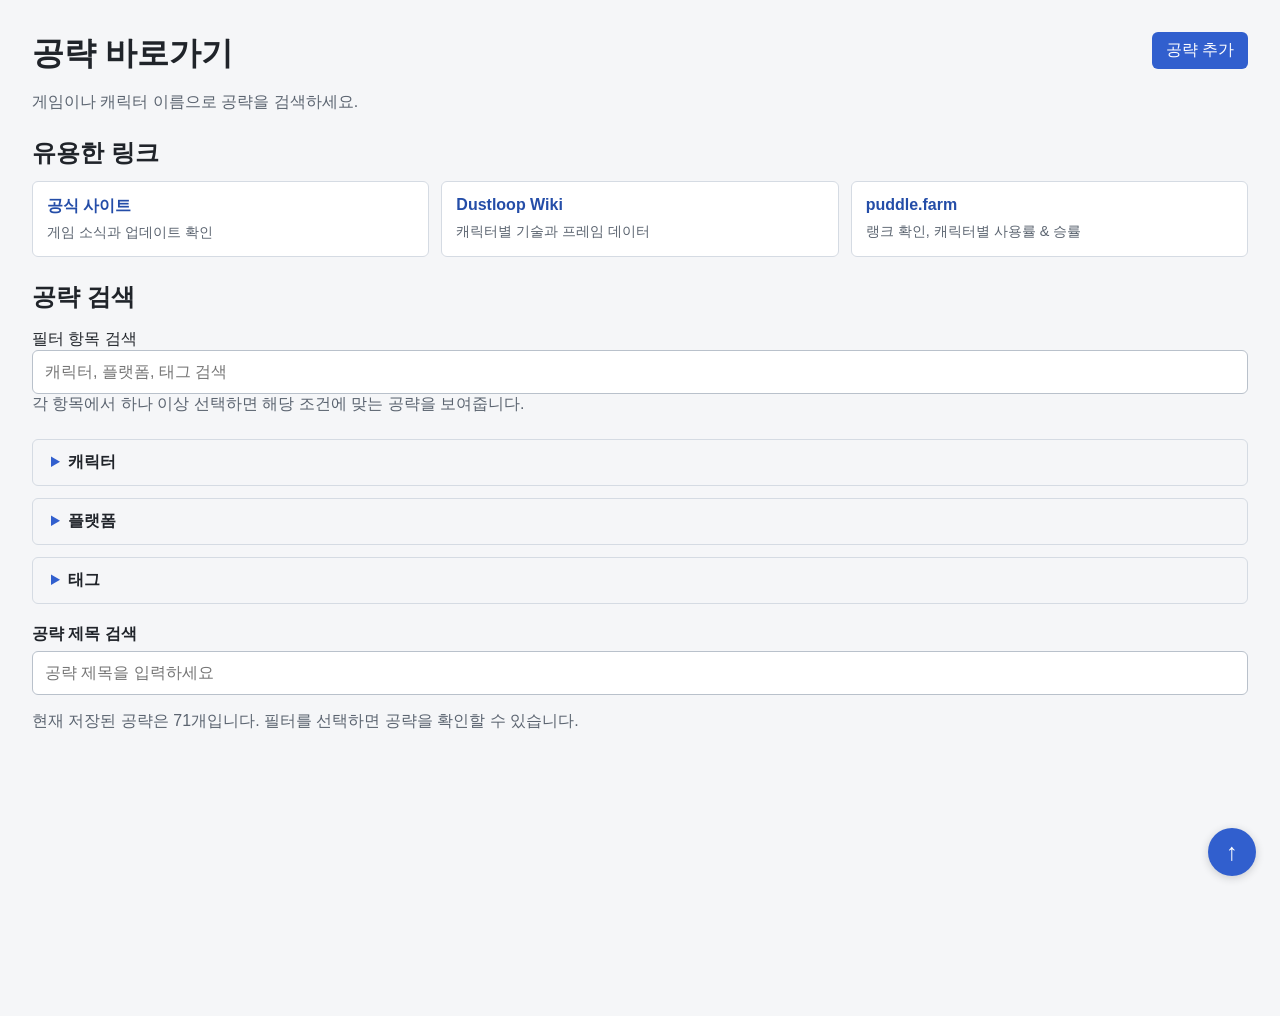
==== HTML/index.html @ 59a1dbe5 "1114" ====
<!DOCTYPE html>
<html lang="ko">
<head>
    <!-- 한글 표시와 모바일 화면 대응을 위한 기본 문서 설정입니다. -->
    <meta charset="UTF-8">
    <meta name="viewport" content="width=device-width, initial-scale=1.0">
    <title>공략 바로가기</title>
    <!-- 화면 레이아웃과 색상은 외부 스타일시트에서 관리합니다. -->
    <link rel="stylesheet" href="style.css">
    <!-- DB에서 변환된 공략 데이터를 먼저 등록한 후 화면 로직을 실행합니다. -->
    <script src="guides-data.js"></script>
    <script src="script.js" defer></script>
</head>
<body>
    <!-- 페이지 전체를 감싸는 기본 레이아웃 컨테이너입니다. -->
    <main class="page">
        <header class="page-header">
            <h1>공략 바로가기</h1>
            <p>게임이나 캐릭터 이름으로 공략을 검색하세요.</p>
            <button id="open-sql-generator" class="sql-toggle-button" type="button">
                공략 추가
            </button>
        </header>

        <!-- 자주 참고하는 외부 사이트 링크를 카드 형태로 제공합니다. -->
        <section class="useful-links" aria-labelledby="useful-links-title">
            <h2 id="useful-links-title">유용한 링크</h2>
            <ul class="useful-link-list">
                <li>
                    <a href="https://www.guiltygear.com/ggst/kr/" target="_blank" rel="noopener noreferrer">
                        <strong>공식 사이트</strong>
                        <span>게임 소식과 업데이트 확인</span>
                    </a>
                </li>
                <li>
                    <a href="https://www.dustloop.com/w/GGST" target="_blank" rel="noopener noreferrer">
                        <strong>Dustloop Wiki</strong>
                        <span>캐릭터별 기술과 프레임 데이터</span>
                    </a>
                </li>
                <li>
                    <a href="https://puddle.farm/ggst/" target="_blank" rel="noopener noreferrer">
                        <strong>puddle.farm</strong>
                        <span>랭크 확인, 캐릭터별 사용률 & 승률</span>
                    </a>
                </li>
            </ul>
        </section>

        <!-- 서버 없이 입력한 공략을 INSERT SQL로 변환하는 팝업입니다. -->
        <dialog id="sql-generator-dialog" class="guide-sql-dialog">
            <h2 id="sql-generator-title">공략 추가용 SQL 만들기</h2>
            <button id="close-sql-generator" class="sql-dialog-close" type="button" aria-label="공략 추가 창 닫기">
                ×
            </button>
            <p class="form-help">
                정보를 입력한 뒤 생성된 SQL을 <code>DB\crud.sql</code>에 추가하세요.
            </p>
            <form id="guide-form">
                <div class="guide-form-grid">
                    <label class="guide-form-id">
                        <span>ID <span class="required-marker" aria-hidden="true">*</span></span>
                        <input id="guide-id-input" type="number" min="0" value="0" required>
                        <small id="guide-id-help" class="form-help">로드된 DB 데이터에서 플랫폼의 최소 빈 ID를 입력합니다.</small>
                    </label>
                    <label class="guide-form-platform">
                        플랫폼
                        <select id="guide-platform-input" required>
                            <option value="YouTube">YouTube</option>
                            <option value="X">X</option>
                            <option value="dcinside">dcinside</option>
                            <option value="아카라이브">아카라이브</option>
                            <option value="기타">기타</option>
                        </select>
                    </label>
                    <label class="guide-form-title">
                        <span>제목 <span class="required-marker" aria-hidden="true">*</span></span>
                        <input id="guide-title-input" type="text" required>
                    </label>
                    <label class="guide-form-url">
                        <span>URL <span class="required-marker" aria-hidden="true">*</span></span>
                        <input id="guide-url-input" type="url" required>
                    </label>
                    <label class="guide-form-character">
                        캐릭터
                        <input
                            id="guide-character-input"
                            type="text"
                            placeholder="공용이면 비워두세요"
                            aria-autocomplete="list"
                            aria-controls="guide-character-suggestions"
                            aria-expanded="false"
                        >
                        <ul id="guide-character-suggestions" class="guide-autocomplete-list" aria-label="캐릭터 완성 후보" hidden></ul>
                    </label>
                    <label class="guide-form-tag-1">
                        <span>태그 1 <span class="required-marker" aria-hidden="true">*</span></span>
                        <input id="guide-tag-1-input" type="text" required aria-autocomplete="list" aria-controls="guide-tag-1-suggestions" aria-expanded="false">
                        <ul id="guide-tag-1-suggestions" class="guide-autocomplete-list" aria-label="태그 완성 후보" hidden></ul>
                    </label>
                    <label class="guide-form-tag-2">
                        태그 2
                        <input id="guide-tag-2-input" type="text" aria-autocomplete="list" aria-controls="guide-tag-2-suggestions" aria-expanded="false">
                        <ul id="guide-tag-2-suggestions" class="guide-autocomplete-list" aria-label="태그 완성 후보" hidden></ul>
                    </label>
                    <label class="guide-form-tag-3">
                        태그 3
                        <input id="guide-tag-3-input" type="text" aria-autocomplete="list" aria-controls="guide-tag-3-suggestions" aria-expanded="false">
                        <ul id="guide-tag-3-suggestions" class="guide-autocomplete-list" aria-label="태그 완성 후보" hidden></ul>
                    </label>
                    <label class="guide-form-tag-4">
                        태그 4
                        <input id="guide-tag-4-input" type="text" aria-autocomplete="list" aria-controls="guide-tag-4-suggestions" aria-expanded="false">
                        <ul id="guide-tag-4-suggestions" class="guide-autocomplete-list" aria-label="태그 완성 후보" hidden></ul>
                    </label>
                    <label class="guide-form-tag-5">
                        태그 5
                        <input id="guide-tag-5-input" type="text" aria-autocomplete="list" aria-controls="guide-tag-5-suggestions" aria-expanded="false">
                        <ul id="guide-tag-5-suggestions" class="guide-autocomplete-list" aria-label="태그 완성 후보" hidden></ul>
                    </label>
                </div>
                <button class="sql-generate-button" type="submit">INSERT SQL 생성</button>
            </form>
            <div class="sql-output-area" hidden>
                <label for="sql-output">생성된 SQL</label>
                <textarea id="sql-output" rows="4" readonly></textarea>
                <button id="copy-sql-button" type="button">SQL 복사</button>
                <p id="sql-status" class="form-help" role="status" aria-live="polite"></p>
            </div>
        </dialog>

        <!-- 검색어 입력, 필터, 검색 결과를 포함하는 메인 기능 영역입니다. -->
        <section class="guide-search" aria-labelledby="search-title">
            <h2 id="search-title">공략 검색</h2>
            <label for="tag-search-input">필터 항목 검색</label>
            <input
                type="search"
                id="tag-search-input"
                placeholder="캐릭터, 플랫폼, 태그 검색"
                aria-controls="base-character-filter-list season-pass-1-filter-list season-pass-2-filter-list season-pass-3-filter-list season-pass-4-filter-list season-pass-5-filter-list platform-filter-list difficulty-filter-list situation-filter-list location-filter-list category-filter-list type-filter-list"
            >

            <fieldset class="tag-filters">
                <p class="filter-help">각 항목에서 하나 이상 선택하면 해당 조건에 맞는 공략을 보여줍니다.</p>
                <!-- 필터 항목은 script.js가 데이터와 DOM 요소를 연결해 동적으로 채웁니다. -->
                <div class="subfilters">
                    <!-- details를 사용해 캐릭터 필터 전체를 접거나 펼칠 수 있습니다. -->
                    <details id="character-filter-category" class="subfilter">
                        <summary>캐릭터</summary>
                        <div class="tag-subfilters">
                            <fieldset class="tag-subfilter">
                                <legend>기본 캐릭터</legend>
                                <ul id="base-character-filter-list" class="tag-filter-list"></ul>
                            </fieldset>
                            <fieldset class="tag-subfilter">
                                <legend>시즌 패스 1</legend>
                                <ul id="season-pass-1-filter-list" class="tag-filter-list"></ul>
                            </fieldset>
                            <fieldset class="tag-subfilter">
                                <legend>시즌 패스 2</legend>
                                <ul id="season-pass-2-filter-list" class="tag-filter-list"></ul>
                            </fieldset>
                            <fieldset class="tag-subfilter">
                                <legend>시즌 패스 3</legend>
                                <ul id="season-pass-3-filter-list" class="tag-filter-list"></ul>
                            </fieldset>
                            <fieldset class="tag-subfilter">
                                <legend>시즌 패스 4</legend>
                                <ul id="season-pass-4-filter-list" class="tag-filter-list"></ul>
                            </fieldset>
                            <fieldset class="tag-subfilter">
                                <legend>시즌 패스 5</legend>
                                <ul id="season-pass-5-filter-list" class="tag-filter-list"></ul>
                            </fieldset>
                        </div>
                    </details>
                    <!-- 플랫폼 필터도 동일한 접기/펼치기 구조를 사용합니다. -->
                    <details id="platform-filter-category" class="subfilter">
                        <summary>플랫폼</summary>
                        <ul id="platform-filter-list" class="tag-filter-list"></ul>
                    </details>
                    <!-- 태그 필터 안에는 난이도, 분류, 상황, 위치, 유형이 포함됩니다. -->
                    <details id="tag-filter-category" class="subfilter">
                        <summary>태그</summary>
                        <div class="tag-subfilters">
                            <fieldset id="difficulty-filter-group" class="tag-subfilter">
                                <legend>난이도</legend>
                                <ul id="difficulty-filter-list" class="tag-filter-list"></ul>
                            </fieldset>
                            <fieldset id="category-filter-group" class="tag-subfilter">
                                <legend>분류</legend>
                                <ul id="category-filter-list" class="tag-filter-list"></ul>
                            </fieldset>
                            <fieldset id="situation-filter-group" class="tag-subfilter">
                                <legend>상황</legend>
                                <ul id="situation-filter-list" class="tag-filter-list"></ul>
                            </fieldset>
                            <fieldset id="location-filter-group" class="tag-subfilter">
                                <legend>위치</legend>
                                <ul id="location-filter-list" class="tag-filter-list"></ul>
                            </fieldset>                            
                            <fieldset id="type-filter-group" class="tag-subfilter">
                                <legend>유형</legend>
                                <ul id="type-filter-list" class="tag-filter-list"></ul>
                            </fieldset>
                        </div>
                    </details>
                </div>
            </fieldset>

            <label class="guide-title-search-label" for="guide-title-search-input">공략 제목 검색</label>
            <input
                type="search"
                id="guide-title-search-input"
                placeholder="공략 제목을 입력하세요"
                aria-controls="guide-list"
            >

            <p id="search-status" class="search-status" role="status" aria-live="polite">
                해당하는 공략이 없습니다.
            </p>
            <!-- 선택된 필터에 맞는 공략 카드가 script.js에 의해 추가됩니다. -->
            <ul id="guide-list" class="guide-list" aria-label="공략 목록"></ul>
        </section>
    </main>
    <!-- 긴 결과 목록을 본 뒤 페이지 상단으로 돌아가기 위한 고정 버튼입니다. -->
    <button id="back-to-top" class="back-to-top" type="button" aria-label="화면 맨 위로 이동" title="맨 위로 이동">
        ↑
    </button>
</body>
</html>
---- HTML/style.css ----
* {
    /* padding과 border를 요소의 전체 크기에 포함해 레이아웃 계산을 단순화합니다. */
    box-sizing: border-box;
}

/* 페이지 전체의 기본 색상, 글꼴, 브라우저별 여백을 설정합니다. */
body {
    margin: 0;
    background: #f5f6f8;
    color: #20242a;
    font-family: Arial, "Malgun Gothic", sans-serif;
    overflow-y: scroll;
}

/* 페이지 콘텐츠의 좌우 여백을 화면 너비에 따라 유연하게 조절합니다. */
.page {
    width: 100%;
    padding: 32px clamp(12px, 4vw, 32px);
}

/* 상단 제목과 설명 영역 사이에 여백을 둡니다. */
.page-header {
    position: relative;
    margin-bottom: 24px;
}

.sql-toggle-button {
    position: absolute;
    top: 0;
    right: 0;
    padding: 8px 14px;
    border: 0;
    border-radius: 6px;
    background: #315fce;
    color: #fff;
    font: inherit;
    cursor: pointer;
}

.sql-toggle-button:hover,
.sql-toggle-button:focus-visible {
    background: #244da8;
}

.sql-toggle-button:focus-visible,
.sql-dialog-close:focus-visible {
    outline: 2px solid #20242a;
    outline-offset: 3px;
}

/* 공략 추가 폼은 평소에는 숨기고 버튼으로 연 모달 안에서만 표시합니다. */
.guide-sql-dialog {
    position: fixed;
    width: min(720px, calc(100% - 24px));
    max-height: calc(100% - 24px);
    margin: auto;
    padding: 24px;
    border: 1px solid #d5dbe3;
    border-radius: 8px;
    background: #fff;
    color: #20242a;
}

.guide-sql-dialog::backdrop {
    background: rgb(32 36 42 / 45%);
}

.guide-sql-dialog h2 {
    margin: 0 36px 8px 0;
}

.sql-dialog-close {
    position: absolute;
    top: 16px;
    right: 16px;
    width: 32px;
    height: 32px;
    border: 0;
    border-radius: 50%;
    background: transparent;
    color: #5b6470;
    font-size: 1.5rem;
    cursor: pointer;
}

.sql-dialog-close:hover {
    background: #f5f6f8;
}

/* 공식 사이트 등 외부 링크 카드 영역입니다. */
.useful-links {
    margin-bottom: 24px;
}

.useful-links h2 {
    margin: 0 0 12px;
}

/* 링크 카드가 화면 너비에 맞춰 자동으로 열을 나누도록 합니다. */
.useful-link-list {
    display: grid;
    grid-template-columns: repeat(auto-fit, minmax(200px, 1fr));
    gap: 12px;
    margin: 0;
    padding: 0;
    list-style: none;
}

/* 외부 링크를 클릭 가능한 카드처럼 보이게 합니다. */
.useful-link-list a {
    display: grid;
    gap: 6px;
    height: 100%;
    padding: 14px;
    border: 1px solid #d5dbe3;
    border-radius: 6px;
    background: #fff;
    color: #244da8;
    text-decoration: none;
}

/* 키보드 포커스와 마우스 오버 시 카드의 경계를 강조합니다. */
.useful-link-list a:hover,
.useful-link-list a:focus-visible {
    border-color: #315fce;
}

.useful-link-list span {
    color: #5b6470;
    font-size: 0.9rem;
}

.page-header h1 {
    margin: 0 0 8px;
}

.page-header p,
.filter-help,
.empty-tag-message,
.search-status {
    color: #5b6470;
}

.guide-search > h2 {
    margin: 0 0 16px;
}

.form-help {
    margin: 0 0 12px;
    color: #5b6470;
}

.guide-form-grid {
    display: grid;
    grid-template-columns: repeat(4, minmax(0, 1fr));
    gap: 12px;
}

.guide-form-id,
.guide-form-platform,
.guide-form-title,
.guide-form-url,
.guide-form-character,
.guide-form-tag-1 {
    grid-column: span 2;
}

.guide-form-id,
.guide-form-platform {
    grid-row: 1;
}

.guide-form-title,
.guide-form-url {
    grid-row: 2;
}

.guide-form-character,
.guide-form-tag-1 {
    grid-row: 3;
}

.guide-form-tag-2,
.guide-form-tag-3,
.guide-form-tag-4,
.guide-form-tag-5 {
    grid-row: 4;
}

.guide-form-tag-2 {
    grid-column: 1;
}

.guide-form-tag-3 {
    grid-column: 2;
}

.guide-form-tag-4 {
    grid-column: 3;
}

.guide-form-tag-5 {
    grid-column: 4;
}

.required-marker {
    color: #dc2626;
    font-weight: 700;
}

.guide-form-grid label,
.sql-output-area label {
    display: grid;
    gap: 6px;
    color: #20242a;
    font-weight: 600;
}

.guide-form-grid label {
    position: relative;
    align-content: start;
}

.guide-autocomplete-list {
    position: absolute;
    z-index: 10;
    top: calc(100% + 4px);
    right: 0;
    left: 0;
    display: grid;
    gap: 4px;
    max-height: 144px;
    margin: -2px 0 0;
    padding: 4px;
    overflow-y: auto;
    border: 1px solid #d5dbe3;
    border-radius: 6px;
    background: #fff;
    list-style: none;
}

.guide-autocomplete-list[hidden] {
    display: none;
}

.guide-autocomplete-option {
    width: 100%;
    padding: 6px 8px;
    border: 0;
    border-radius: 4px;
    background: #fff;
    color: #20242a;
    font: inherit;
    text-align: left;
    cursor: pointer;
}

.guide-autocomplete-option:hover,
.guide-autocomplete-option:focus-visible {
    background: #eef2fb;
    outline: none;
}

.guide-form-grid input,
.guide-form-grid select,
.sql-output-area textarea {
    width: 100%;
    min-height: 40px;
    padding: 8px 10px;
    border: 1px solid #b9c1cb;
    border-radius: 6px;
    font: inherit;
}

.guide-form-grid input:focus,
.guide-form-grid select:focus,
.sql-output-area textarea:focus {
    outline: 2px solid #315fce;
}

.sql-generate-button,
#copy-sql-button {
    margin-top: 16px;
    padding: 8px 14px;
    border: 0;
    border-radius: 6px;
    background: #315fce;
    color: #fff;
    font: inherit;
    cursor: pointer;
}

.sql-generate-button:hover,
#copy-sql-button:hover {
    background: #244da8;
}

.sql-output-area {
    margin-top: 16px;
}

.sql-output-area textarea {
    display: block;
    min-height: 96px;
    margin-top: 6px;
    resize: vertical;
    font-family: Consolas, monospace;
}

#copy-sql-button {
    margin-top: 8px;
}

/* 검색 입력창은 부모 너비를 모두 사용합니다. */
#tag-search-input {
    width: 100%;
    min-height: 44px;
    padding: 10px 12px;
    border: 1px solid #b9c1cb;
    border-radius: 6px;
    font: inherit;
}

#tag-search-input:focus {
    outline: 2px solid #315fce;
}

/* 제목 검색은 필터와 결과 목록 사이에서 별도로 공략 제목만 검색합니다. */
.guide-title-search-label {
    display: block;
    margin-top: 20px;
    margin-bottom: 6px;
    font-weight: 600;
}

#guide-title-search-input {
    width: 100%;
    min-height: 44px;
    padding: 10px 12px;
    border: 1px solid #b9c1cb;
    border-radius: 6px;
    font: inherit;
}

#guide-title-search-input:focus {
    outline: 2px solid #315fce;
}

/* details와 내부 필터의 기본 여백을 초기화합니다. */
.tag-filters,
.subfilter,
.tag-subfilter {
    min-width: 0;
    margin: 0;
}

/* 필터 그룹은 간격을 유지하는 grid 레이아웃으로 배치합니다. */
.tag-filters,
.subfilter,
.subfilters {
    display: grid;
    gap: 12px;
}

/* grid 레이아웃에서도 hidden 상태인 필터를 확실히 숨깁니다. */
/* JavaScript가 hidden을 설정한 그룹은 grid에서도 확실히 숨깁니다. */
.subfilter[hidden],
.tag-subfilter[hidden] {
    display: none;
}

/* 브라우저 기본 fieldset 테두리와 여백을 제거합니다. */
.tag-filters,
.subfilter,
.tag-subfilter {
    padding: 0;
    border: 0;
}

/* 캐릭터·플랫폼·태그 같은 상위 필터 그룹의 카드 모양입니다. */
.subfilter {
    padding: 12px;
    border: 1px solid #d5dbe3;
    border-radius: 6px;
}

/* details의 제목은 접기/펼치기 가능한 컨트롤처럼 표시합니다. */
.subfilter > summary {
    padding: 0 6px;
    font-weight: 600;
    cursor: pointer;
    user-select: none;
}

/* 접기 상태를 나타내는 삼각형의 강조 색상입니다. */
.subfilter > summary::marker {
    color: #315fce;
}

/* 키보드로 summary를 선택했을 때 현재 위치를 보여줍니다. */
.subfilter > summary:focus-visible {
    outline: 2px solid #315fce;
    outline-offset: 2px;
}

.subfilters,
.tag-subfilters {
    margin-top: 12px;
}

.tag-subfilters {
    display: grid;
    gap: 12px;
}

.filter-help {
    margin: 0;
}

/* 필터 목록과 공략 목록의 기본 목록 기호와 여백을 제거합니다. */
.tag-filter-list,
.guide-list {
    display: flex;
    flex-wrap: wrap;
    gap: 8px;
    margin: 0;
    padding: 0;
    list-style: none;
}

/* 체크박스 대신 사용하는 필터 토글 버튼의 기본 모양입니다. */
.filter-option {
    padding: 6px 12px;
    border: 1px solid #b9c1cb;
    border-radius: 999px;
    background: #fff;
    color: #20242a;
    font: inherit;
    cursor: pointer;
    transition: background-color 0.15s, border-color 0.15s, color 0.15s;
}

/* 토글 버튼에 마우스를 올리거나 키보드 포커스를 둔 상태입니다. */
.filter-option:hover,
.filter-option:focus-visible {
    border-color: #315fce;
    outline: none;
}

/* aria-pressed가 true인 선택 상태를 시각적으로 표시합니다. */
.filter-option[aria-pressed="true"] {
    border-color: #315fce;
    background: #315fce;
    color: #fff;
}

/* 필터 종류별 기본 테두리 색상입니다. */
.filter-option-character {
    border-color: #93c5fd;
}

.filter-option-platform {
    border-color: #86efac;
}

.filter-option-difficulty {
    border-color: #fbbf24;
}

.filter-option-category {
    border-color: #c4b5fd;
}

.filter-option-situation {
    border-color: #6ee7b7;
}

.filter-option-location {
    border-color: #93c5fd;
}

.filter-option-type {
    border-color: #f9a8d4;
}

/* 검색 결과가 없거나 선택 안내를 표시하는 상태 문구입니다. */
.search-status {
    margin: 16px 0 0;
}

/* 긴 페이지에서 언제든 상단으로 이동할 수 있는 고정 버튼입니다. */
.back-to-top {
    position: fixed;
    right: 24px;
    bottom: 24px;
    z-index: 10;
    display: grid;
    width: 48px;
    height: 48px;
    place-items: center;
    border: 0;
    border-radius: 50%;
    background: #315fce;
    color: #fff;
    font: inherit;
    font-size: 1.5rem;
    cursor: pointer;
    box-shadow: 0 2px 8px rgb(32 36 42 / 20%);
}

.back-to-top:hover {
    background: #244da8;
}

.back-to-top:focus-visible {
    outline: 2px solid #20242a;
    outline-offset: 3px;
}

/* 공략 카드 목록은 결과 수가 적어도 일정한 하단 높이를 유지합니다. */
.guide-list {
    display: grid;
    gap: 12px;
    min-height: 240px;
    margin-top: 12px;
}

/* 공략 하나를 전체 클릭 가능한 카드로 표시합니다. */
.guide-card {
    display: grid;
    grid-template-columns: minmax(180px, 1fr) minmax(120px, 0.6fr) minmax(100px, 0.45fr) minmax(420px, 2fr);
    gap: 16px;
    align-items: center;
    min-height: 72px;
    padding: 16px 20px;
    border: 1px solid #d5dbe3;
    border-radius: 8px;
    background: #fff;
    color: inherit;
    text-decoration: none;
    transition: border-color 0.15s, box-shadow 0.15s;
}

/* 카드 위에 마우스를 올리거나 포커스했을 때 상호작용을 강조합니다. */
.guide-card:hover,
.guide-card:focus-visible {
    border-color: #315fce;
    box-shadow: 0 2px 8px rgb(32 36 42 / 12%);
    outline: none;
}

/* 카드 첫 번째 열의 제목 링크 스타일입니다. */
.guide-card .guide-link {
    display: block;
    color: #244da8;
    font-size: 1.1rem;
    font-weight: 600;
    line-height: 1.4;
    text-decoration: none;
}

.guide-card:hover .guide-link,
.guide-card:focus-visible .guide-link {
    color: #244da8;
    text-decoration: underline;
}

.guide-character,
/* 태그는 그룹 순서에 맞춘 배지 목록으로 배치됩니다. */
.guide-tags {
    color: #5b6470;
    line-height: 1.5;
}

.guide-character,
.guide-platform {
    font-weight: 600;
}

.guide-tags {
    display: flex;
    flex-wrap: wrap;
    gap: 4px;
}

/* 각 태그 배지는 같은 너비와 둥근 모양을 사용합니다. */
.guide-tags span {
    display: block;
    flex: 0 0 100px;
    padding: 4px 8px;
    border-radius: 999px;
    text-align: center;
}

/* 결과 태그 그룹별 배경색입니다. */
.guide-tag-difficulty {
    background: #fef3c7;
    color: #92400e;
}

.guide-tag-category {
    background: #ede9fe;
    color: #5b21b6;
}

.guide-tag-situation {
    background: #d1fae5;
    color: #065f46;
}

.guide-tag-location {
    background: #dbeafe;
    color: #1e40af;
}

.guide-tag-type {
    background: #fce7f3;
    color: #9d174d;
}

/* 중간 화면에서는 카드 열을 세로로 바꿔 내용이 겹치지 않게 합니다. */
@media (max-width: 1200px) {
    .guide-card {
        grid-template-columns: 1fr;
        gap: 6px;
        padding: 14px 16px;
    }
}

/* 작은 화면에서는 상단 이동 버튼의 위치를 줄입니다. */
@media (max-width: 640px) {
    .guide-form-grid {
        grid-template-columns: repeat(2, minmax(0, 1fr));
    }

    .guide-form-grid > label {
        grid-row: auto;
        grid-column: auto;
    }

    .back-to-top {
        right: 16px;
        bottom: 16px;
    }
}
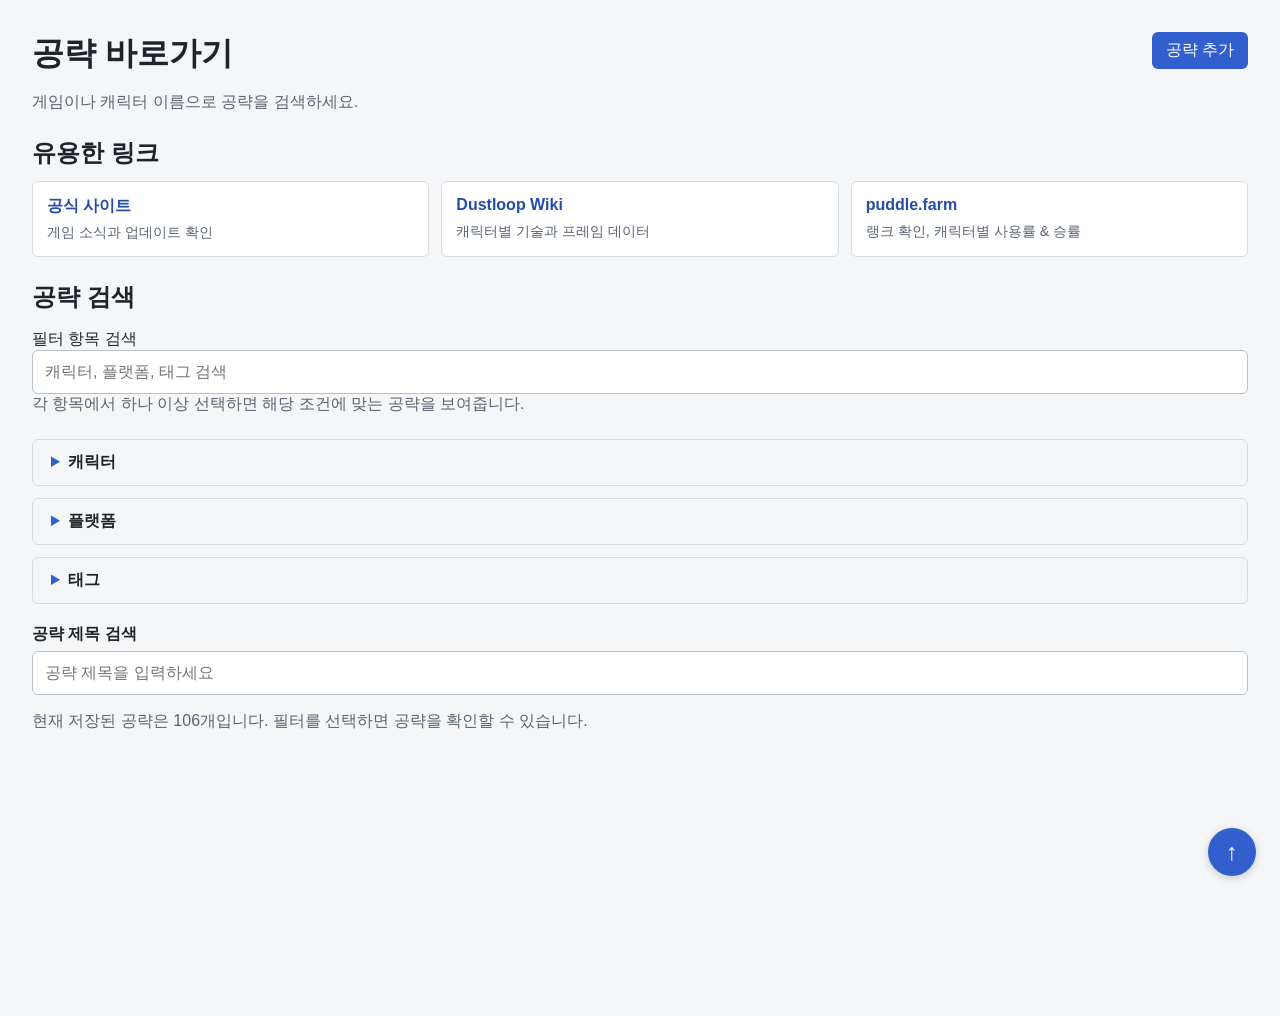
==== commit 05f32f3d: "repact: js 쪼갬" ====
--- a/HTML/index.html
+++ b/HTML/index.html
@@ -9,6 +9,10 @@
     <link rel="stylesheet" href="style.css">
     <!-- DB에서 변환된 공략 데이터를 먼저 등록한 후 화면 로직을 실행합니다. -->
     <script src="guides-data.js"></script>
+    <script src="app-state.js" defer></script>
+    <script src="guide-form.js" defer></script>
+    <script src="filter-ui.js" defer></script>
+    <script src="guide-list.js" defer></script>
     <script src="script.js" defer></script>
 </head>
 <body>
@@ -66,11 +70,6 @@
                     <label class="guide-form-platform">
                         플랫폼
                         <select id="guide-platform-input" required>
-                            <option value="YouTube">YouTube</option>
-                            <option value="X">X</option>
-                            <option value="dcinside">dcinside</option>
-                            <option value="아카라이브">아카라이브</option>
-                            <option value="기타">기타</option>
                         </select>
                     </label>
                     <label class="guide-form-title">
@@ -137,7 +136,7 @@
                 type="search"
                 id="tag-search-input"
                 placeholder="캐릭터, 플랫폼, 태그 검색"
-                aria-controls="base-character-filter-list season-pass-1-filter-list season-pass-2-filter-list season-pass-3-filter-list season-pass-4-filter-list season-pass-5-filter-list platform-filter-list difficulty-filter-list situation-filter-list location-filter-list category-filter-list type-filter-list"
+                aria-controls="character-filter-subfilters platform-filter-list tag-filter-subfilters"
             >
 
             <fieldset class="tag-filters">
@@ -147,63 +146,17 @@
                     <!-- details를 사용해 캐릭터 필터 전체를 접거나 펼칠 수 있습니다. -->
                     <details id="character-filter-category" class="subfilter">
                         <summary>캐릭터</summary>
-                        <div class="tag-subfilters">
-                            <fieldset class="tag-subfilter">
-                                <legend>기본 캐릭터</legend>
-                                <ul id="base-character-filter-list" class="tag-filter-list"></ul>
-                            </fieldset>
-                            <fieldset class="tag-subfilter">
-                                <legend>시즌 패스 1</legend>
-                                <ul id="season-pass-1-filter-list" class="tag-filter-list"></ul>
-                            </fieldset>
-                            <fieldset class="tag-subfilter">
-                                <legend>시즌 패스 2</legend>
-                                <ul id="season-pass-2-filter-list" class="tag-filter-list"></ul>
-                            </fieldset>
-                            <fieldset class="tag-subfilter">
-                                <legend>시즌 패스 3</legend>
-                                <ul id="season-pass-3-filter-list" class="tag-filter-list"></ul>
-                            </fieldset>
-                            <fieldset class="tag-subfilter">
-                                <legend>시즌 패스 4</legend>
-                                <ul id="season-pass-4-filter-list" class="tag-filter-list"></ul>
-                            </fieldset>
-                            <fieldset class="tag-subfilter">
-                                <legend>시즌 패스 5</legend>
-                                <ul id="season-pass-5-filter-list" class="tag-filter-list"></ul>
-                            </fieldset>
-                        </div>
+                        <div id="character-filter-subfilters" class="tag-subfilters"></div>
                     </details>
                     <!-- 플랫폼 필터도 동일한 접기/펼치기 구조를 사용합니다. -->
                     <details id="platform-filter-category" class="subfilter">
                         <summary>플랫폼</summary>
                         <ul id="platform-filter-list" class="tag-filter-list"></ul>
                     </details>
-                    <!-- 태그 필터 안에는 난이도, 분류, 상황, 위치, 유형이 포함됩니다. -->
+                    <!-- 태그 하위 필터는 guides-data.js 설정을 기준으로 동적으로 생성합니다. -->
                     <details id="tag-filter-category" class="subfilter">
                         <summary>태그</summary>
-                        <div class="tag-subfilters">
-                            <fieldset id="difficulty-filter-group" class="tag-subfilter">
-                                <legend>난이도</legend>
-                                <ul id="difficulty-filter-list" class="tag-filter-list"></ul>
-                            </fieldset>
-                            <fieldset id="category-filter-group" class="tag-subfilter">
-                                <legend>분류</legend>
-                                <ul id="category-filter-list" class="tag-filter-list"></ul>
-                            </fieldset>
-                            <fieldset id="situation-filter-group" class="tag-subfilter">
-                                <legend>상황</legend>
-                                <ul id="situation-filter-list" class="tag-filter-list"></ul>
-                            </fieldset>
-                            <fieldset id="location-filter-group" class="tag-subfilter">
-                                <legend>위치</legend>
-                                <ul id="location-filter-list" class="tag-filter-list"></ul>
-                            </fieldset>                            
-                            <fieldset id="type-filter-group" class="tag-subfilter">
-                                <legend>유형</legend>
-                                <ul id="type-filter-list" class="tag-filter-list"></ul>
-                            </fieldset>
-                        </div>
+                        <div id="tag-filter-subfilters" class="tag-subfilters"></div>
                     </details>
                 </div>
             </fieldset>
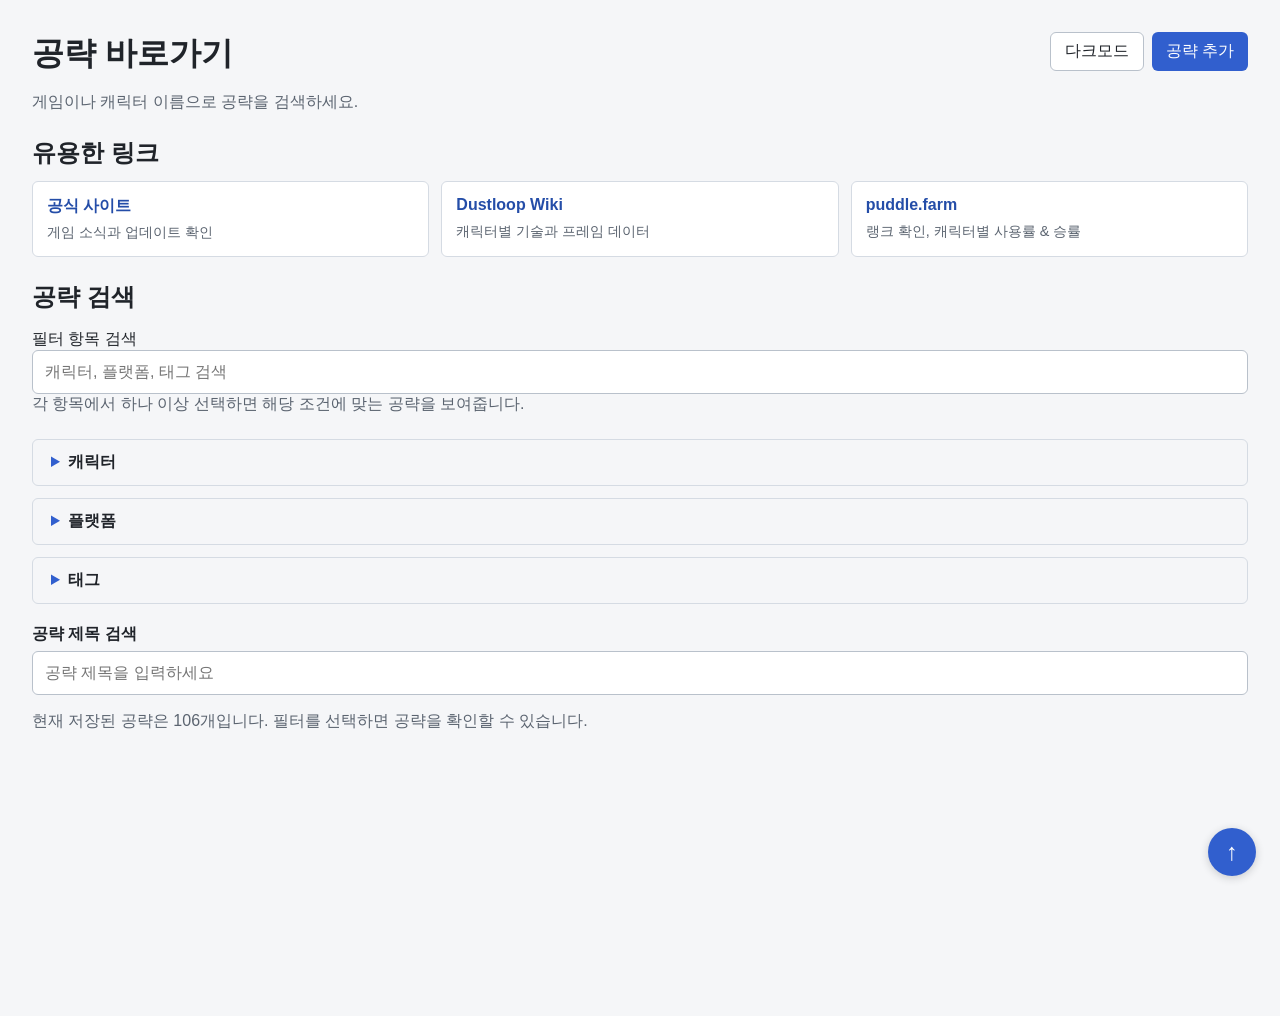
==== commit 3254394d: "add: 다크모드 추가" ====
--- a/HTML/index.html
+++ b/HTML/index.html
@@ -7,13 +7,18 @@
     <title>공략 바로가기</title>
     <!-- 화면 레이아웃과 색상은 외부 스타일시트에서 관리합니다. -->
     <link rel="stylesheet" href="style.css">
+    <script>
+        if (localStorage.getItem("theme") === "dark") {
+            document.documentElement.dataset.theme = "dark";
+        }
+    </script>
     <!-- DB에서 변환된 공략 데이터를 먼저 등록한 후 화면 로직을 실행합니다. -->
-    <script src="guides-data.js"></script>
-    <script src="app-state.js" defer></script>
-    <script src="guide-form.js" defer></script>
-    <script src="filter-ui.js" defer></script>
-    <script src="guide-list.js" defer></script>
-    <script src="script.js" defer></script>
+    <script src="javascript/guides-data.js"></script>
+    <script src="javascript/app-state.js" defer></script>
+    <script src="javascript/guide-form.js" defer></script>
+    <script src="javascript/filter-ui.js" defer></script>
+    <script src="javascript/guide-list.js" defer></script>
+    <script src="javascript/script.js" defer></script>
 </head>
 <body>
     <!-- 페이지 전체를 감싸는 기본 레이아웃 컨테이너입니다. -->
@@ -21,9 +26,14 @@
         <header class="page-header">
             <h1>공략 바로가기</h1>
             <p>게임이나 캐릭터 이름으로 공략을 검색하세요.</p>
-            <button id="open-sql-generator" class="sql-toggle-button" type="button">
-                공략 추가
-            </button>
+            <div class="header-actions">
+                <button id="theme-toggle-button" class="theme-toggle-button" type="button" aria-pressed="false">
+                    다크모드
+                </button>
+                <button id="open-sql-generator" class="sql-toggle-button" type="button">
+                    공략 추가
+                </button>
+            </div>
         </header>
 
         <!-- 자주 참고하는 외부 사이트 링크를 카드 형태로 제공합니다. -->
@@ -58,7 +68,7 @@
                 ×
             </button>
             <p class="form-help">
-                정보를 입력한 뒤 생성된 SQL을 <code>DB\crud.sql</code>에 추가하세요.
+                정보를 입력한 뒤 생성된 SQL을 <code>DB\sql\crud.sql</code>에 추가하세요.
             </p>
             <form id="guide-form">
                 <div class="guide-form-grid">
--- a/HTML/style.css
+++ b/HTML/style.css
@@ -24,10 +24,35 @@
     margin-bottom: 24px;
 }
 
-.sql-toggle-button {
+.header-actions {
     position: absolute;
     top: 0;
     right: 0;
+    display: flex;
+    gap: 8px;
+}
+
+.theme-toggle-button {
+    padding: 8px 14px;
+    border: 1px solid #b9c1cb;
+    border-radius: 6px;
+    background: #fff;
+    color: #20242a;
+    font: inherit;
+    cursor: pointer;
+}
+
+.theme-toggle-button:hover,
+.theme-toggle-button:focus-visible {
+    border-color: #315fce;
+}
+
+.theme-toggle-button:focus-visible {
+    outline: 2px solid #20242a;
+    outline-offset: 3px;
+}
+
+.sql-toggle-button {
     padding: 8px 14px;
     border: 0;
     border-radius: 6px;
@@ -517,6 +542,113 @@
     outline-offset: 3px;
 }
 
+/* 다크모드에서는 기본 표면과 주요 컴포넌트의 명암을 반전합니다. */
+:root[data-theme="dark"] {
+    color-scheme: dark;
+}
+
+:root[data-theme="dark"] body {
+    background: #15191f;
+    color: #e5e7eb;
+}
+
+:root[data-theme="dark"] .theme-toggle-button,
+:root[data-theme="dark"] .useful-link-list a,
+:root[data-theme="dark"] .guide-sql-dialog,
+:root[data-theme="dark"] .subfilter,
+:root[data-theme="dark"] .guide-card {
+    border-color: #3a4655;
+    background: #202630;
+    color: #e5e7eb;
+}
+
+:root[data-theme="dark"] .theme-toggle-button:focus-visible {
+    outline-color: #e5e7eb;
+}
+
+:root[data-theme="dark"] .page-header p,
+:root[data-theme="dark"] .filter-help,
+:root[data-theme="dark"] .empty-tag-message,
+:root[data-theme="dark"] .search-status,
+:root[data-theme="dark"] .form-help,
+:root[data-theme="dark"] .guide-character,
+:root[data-theme="dark"] .guide-tags,
+:root[data-theme="dark"] .useful-link-list span {
+    color: #aab4c2;
+}
+
+:root[data-theme="dark"] .useful-link-list a,
+:root[data-theme="dark"] .guide-card .guide-link,
+:root[data-theme="dark"] .guide-card:hover .guide-link,
+:root[data-theme="dark"] .guide-card:focus-visible .guide-link {
+    color: #9bb9ff;
+}
+
+:root[data-theme="dark"] .guide-form-grid label,
+:root[data-theme="dark"] .sql-output-area label {
+    color: #e5e7eb;
+}
+
+:root[data-theme="dark"] .guide-form-grid input,
+:root[data-theme="dark"] .guide-form-grid select,
+:root[data-theme="dark"] .sql-output-area textarea,
+:root[data-theme="dark"] #tag-search-input,
+:root[data-theme="dark"] #guide-title-search-input {
+    border-color: #536174;
+    background: #15191f;
+    color: #e5e7eb;
+}
+
+:root[data-theme="dark"] .guide-autocomplete-list {
+    border-color: #3a4655;
+    background: #202630;
+}
+
+:root[data-theme="dark"] .guide-autocomplete-option,
+:root[data-theme="dark"] .filter-option {
+    border-color: #536174;
+    background: #202630;
+    color: #e5e7eb;
+}
+
+:root[data-theme="dark"] .guide-autocomplete-option:hover,
+:root[data-theme="dark"] .guide-autocomplete-option:focus-visible,
+:root[data-theme="dark"] .filter-option:hover,
+:root[data-theme="dark"] .filter-option:focus-visible {
+    background: #303b4a;
+}
+
+:root[data-theme="dark"] .filter-option[aria-pressed="true"] {
+    border-color: #527ee8;
+    background: #315fce;
+    color: #fff;
+}
+
+:root[data-theme="dark"] .guide-tag-difficulty {
+    background: #493b1e;
+    color: #fcd878;
+}
+
+:root[data-theme="dark"] .guide-tag-category {
+    background: #3b3155;
+    color: #d3c3ff;
+}
+
+:root[data-theme="dark"] .guide-tag-situation {
+    background: #1d4437;
+    color: #9ce7c1;
+}
+
+:root[data-theme="dark"] .guide-tag-location {
+    background: #203d60;
+    color: #abd0ff;
+}
+
+:root[data-theme="dark"] .guide-tag-type {
+    background: #4a2d3e;
+    color: #ffb6d5;
+}
+
 /* 공략 카드 목록은 결과 수가 적어도 일정한 하단 높이를 유지합니다. */
 .guide-list {
     display: grid;
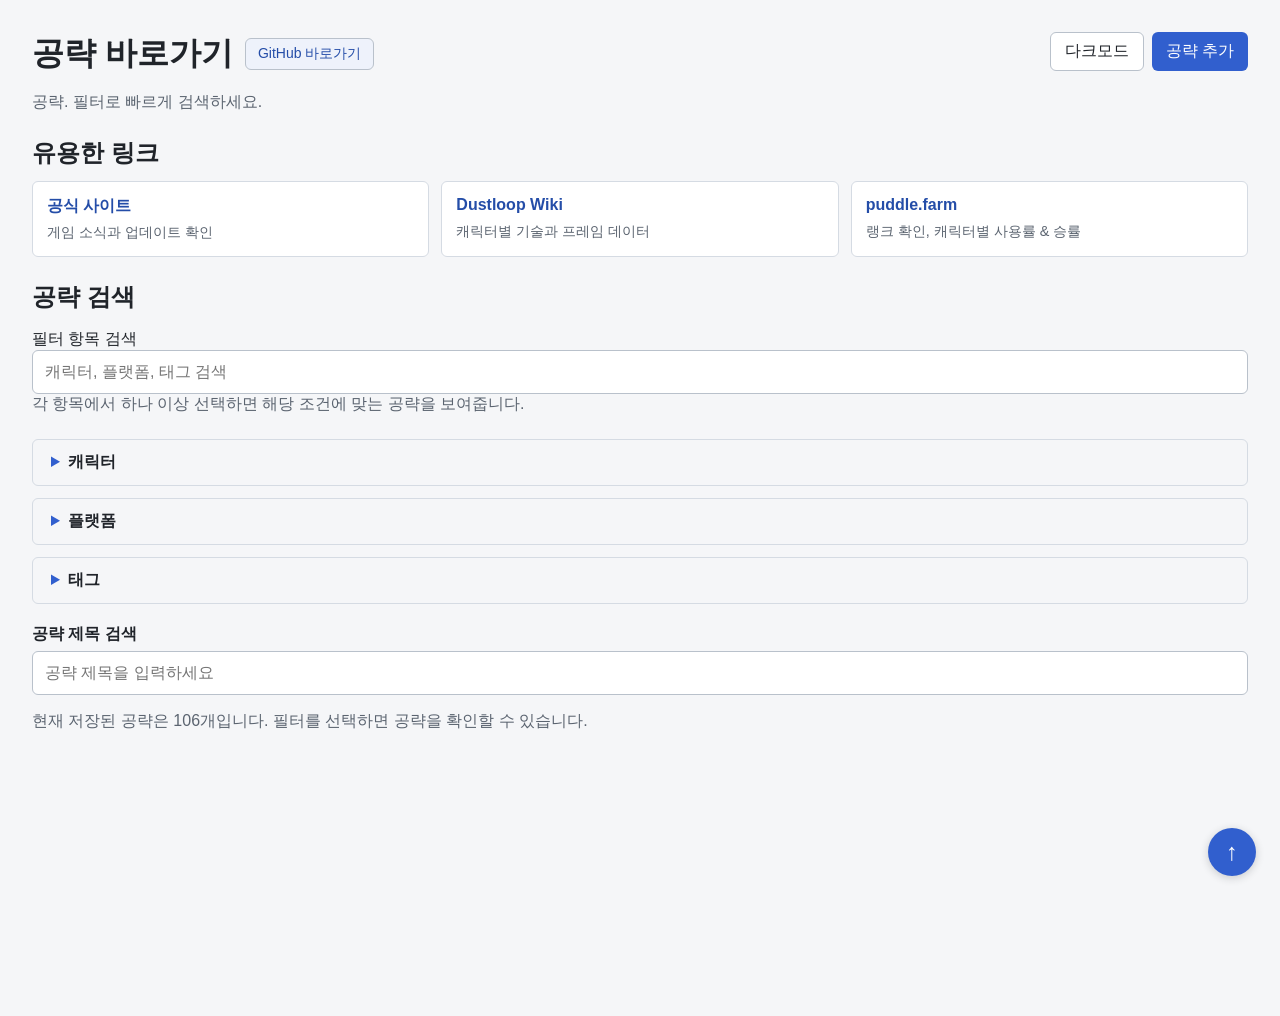
==== commit 0460ab97: "add: 깃허브 바로가기 버튼 추가" ====
--- a/HTML/index.html
+++ b/HTML/index.html
@@ -24,8 +24,18 @@
     <!-- 페이지 전체를 감싸는 기본 레이아웃 컨테이너입니다. -->
     <main class="page">
         <header class="page-header">
-            <h1>공략 바로가기</h1>
-            <p>게임이나 캐릭터 이름으로 공략을 검색하세요.</p>
+            <div class="page-title-row">
+                <h1>공략 바로가기</h1>
+                <a
+                    class="github-link-button"
+                    href="https://github.com/Quraressimo/fgc_doc_shortcut"
+                    target="_blank"
+                    rel="noopener noreferrer"
+                >
+                    GitHub 바로가기
+                </a>
+            </div>
+            <p>공략. 필터로 빠르게 검색하세요.</p>
             <div class="header-actions">
                 <button id="theme-toggle-button" class="theme-toggle-button" type="button" aria-pressed="false">
                     다크모드
--- a/HTML/style.css
+++ b/HTML/style.css
@@ -22,6 +22,40 @@
 .page-header {
     position: relative;
     margin-bottom: 24px;
+}
+
+.page-title-row {
+    display: flex;
+    flex-wrap: wrap;
+    align-items: center;
+    gap: 12px;
+    margin-bottom: 8px;
+}
+
+.page-header h1 {
+    margin: 0;
+}
+
+.github-link-button {
+    display: inline-flex;
+    align-items: center;
+    padding: 6px 12px;
+    border: 1px solid #b9c1cb;
+    border-radius: 6px;
+    background: #eef2fb;
+    color: #244da8;
+    font-size: 0.875rem;
+    text-decoration: none;
+}
+
+.github-link-button:hover,
+.github-link-button:focus-visible {
+    background: #dbe5fa;
+}
+
+.github-link-button:focus-visible {
+    outline: 2px solid #20242a;
+    outline-offset: 3px;
 }
 
 .header-actions {
@@ -156,7 +190,7 @@
 }
 
 .page-header h1 {
-    margin: 0 0 8px;
+    margin: 0;
 }
 
 .page-header p,
@@ -553,6 +587,7 @@
 }
 
 :root[data-theme="dark"] .theme-toggle-button,
+:root[data-theme="dark"] .github-link-button,
 :root[data-theme="dark"] .useful-link-list a,
 :root[data-theme="dark"] .guide-sql-dialog,
 :root[data-theme="dark"] .subfilter,
@@ -560,6 +595,21 @@
     border-color: #3a4655;
     background: #202630;
     color: #e5e7eb;
+}
+
+:root[data-theme="dark"] .github-link-button {
+    border-color: #3a4655;
+    background: #202630;
+    color: #e5e7eb;
+}
+
+:root[data-theme="dark"] .github-link-button:hover,
+:root[data-theme="dark"] .github-link-button:focus-visible {
+    background: #303b4a;
+}
+
+:root[data-theme="dark"] .github-link-button:focus-visible {
+    outline-color: #e5e7eb;
 }
 
 :root[data-theme="dark"] .theme-toggle-button:focus-visible {
@@ -761,6 +811,11 @@
 
 /* 작은 화면에서는 상단 이동 버튼의 위치를 줄입니다. */
 @media (max-width: 640px) {
+    .header-actions {
+        position: static;
+        margin-top: 12px;
+    }
+
     .guide-form-grid {
         grid-template-columns: repeat(2, minmax(0, 1fr));
     }
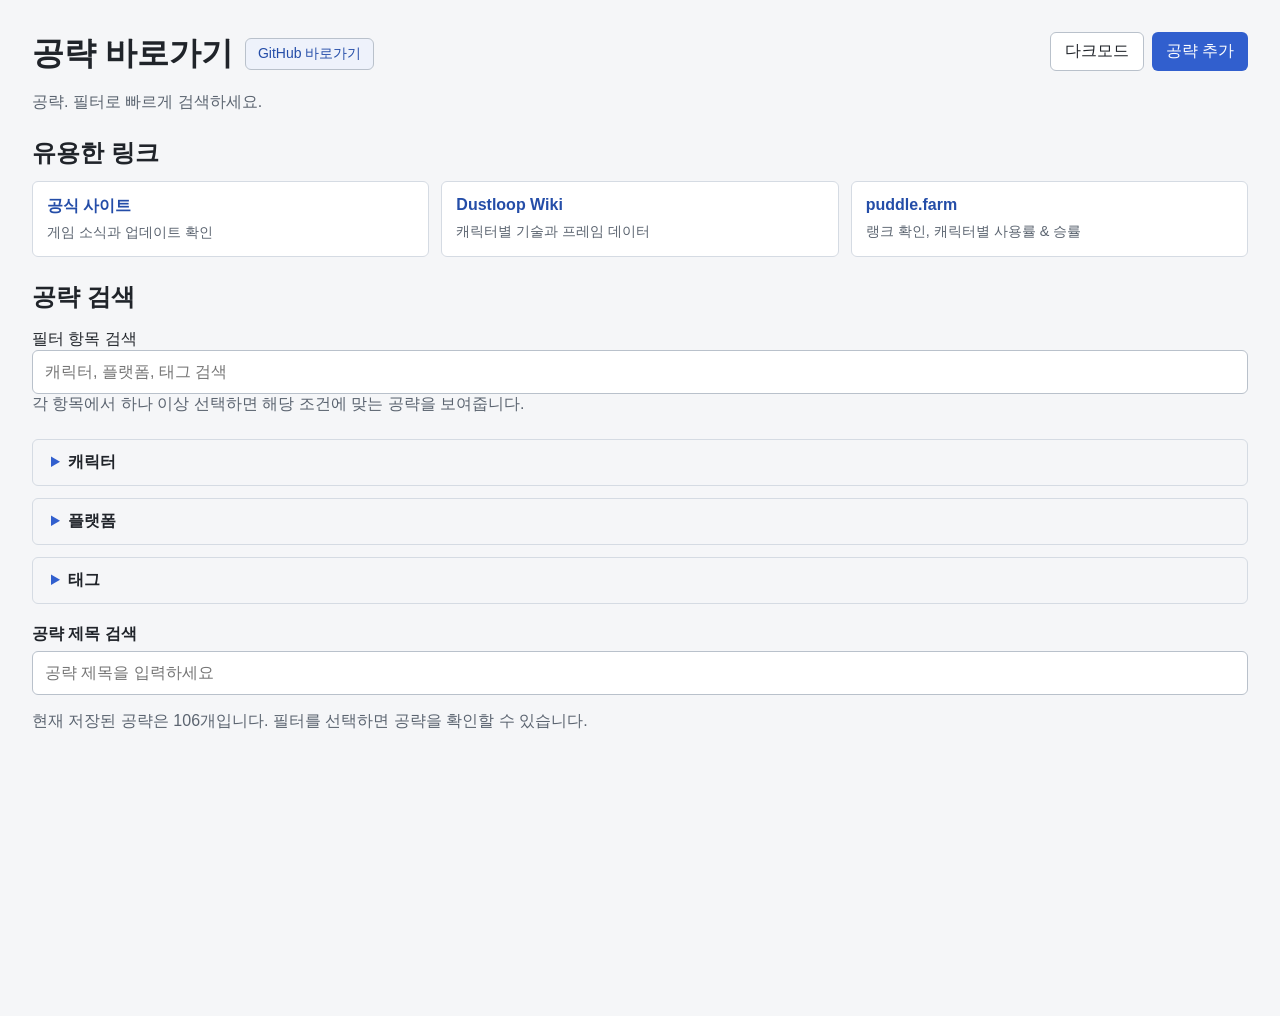
==== commit 99154dc6: "edit: 최적화 조금" ====
--- a/HTML/index.html
+++ b/HTML/index.html
@@ -197,7 +197,7 @@
         </section>
     </main>
     <!-- 긴 결과 목록을 본 뒤 페이지 상단으로 돌아가기 위한 고정 버튼입니다. -->
-    <button id="back-to-top" class="back-to-top" type="button" aria-label="화면 맨 위로 이동" title="맨 위로 이동">
+    <button id="back-to-top" class="back-to-top" type="button" aria-label="화면 맨 위로 이동" title="맨 위로 이동" hidden>
         ↑
     </button>
 </body>
--- a/HTML/style.css
+++ b/HTML/style.css
@@ -567,6 +567,10 @@
     box-shadow: 0 2px 8px rgb(32 36 42 / 20%);
 }
 
+.back-to-top[hidden] {
+    display: none;
+}
+
 .back-to-top:hover {
     background: #244da8;
 }
